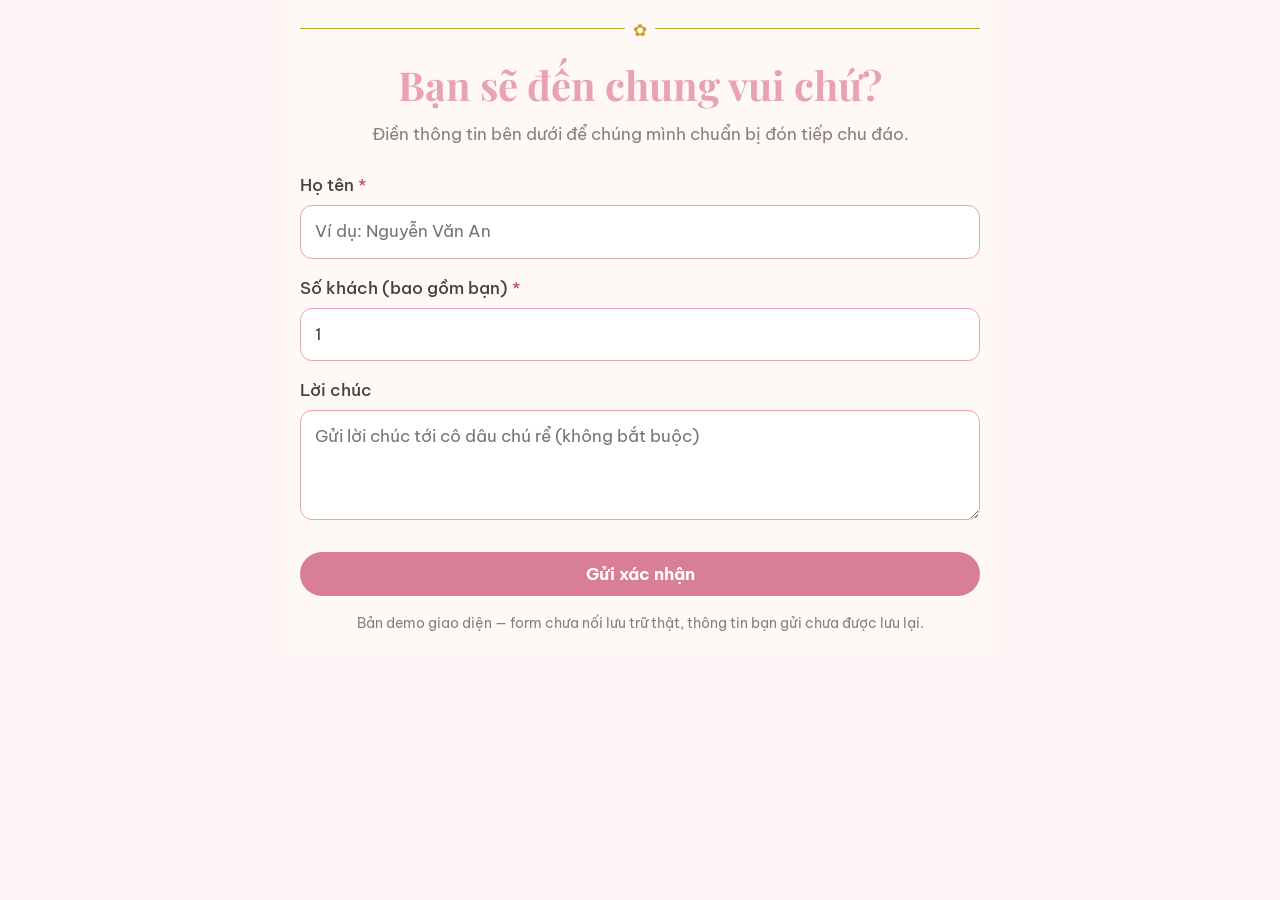
==== rsvp.html @ d6b9e380 "TEC-109: them form RSVP demo (ho ten, so khach >= 1, loi chuc)" ====
<!DOCTYPE html>
<html lang="vi">
<head>
<meta charset="UTF-8">
<meta name="viewport" content="width=device-width, initial-scale=1">
<title>Xác nhận tham dự — Thiệp cưới trực tuyến</title>
<!--
  Mục RSVP của thiệp cưới trực tuyến (task TEC-109, theo DESIGN.md §5.6).
  File tự chứa (HTML + CSS + JS trong một file) để mở trực tiếp và để task
  trang chính (TEC-108) nhúng vào index.html sau mà không xung đột file.
  BẢN DEMO GIAO DIỆN: form chưa nối lưu trữ thật — xem dòng chú thích dưới form.
-->
<link rel="preconnect" href="https://fonts.googleapis.com">
<link href="https://fonts.googleapis.com/css2?family=Be+Vietnam+Pro:wght@400;500;700&family=Playfair+Display:wght@700&display=swap" rel="stylesheet">
<style>
  /* Bảng màu DESIGN.md §2: hồng pastel + vàng gold, nền luôn nhạt. */
  :root{
    --bg:#FDF2F4; --bg-alt:#FFF9F5; --pink:#E8A2B4; --gold:#C9A227;
    --ink:#4A3F42; --muted:#8A7D80; --btn:#D87E96; --ok:#7FB069; --err:#C4576B;
  }
  *{box-sizing:border-box}
  body{
    margin:0; background:var(--bg); color:var(--ink);
    font-family:"Be Vietnam Pro", system-ui, sans-serif; font-size:16px; line-height:1.6;
  }
  .rsvp{max-width:720px; margin:0 auto; padding:20px; background:var(--bg-alt)}
  .rsvp__divider{height:1px; background:var(--gold); position:relative; margin:8px 0 24px}
  .rsvp__divider::after{content:"✿"; position:absolute; left:50%; top:-11px;
    transform:translateX(-50%); background:var(--bg-alt); color:var(--gold); padding:0 8px}
  h2{font-family:"Playfair Display", serif; color:var(--pink); text-align:center;
    font-size:32px; margin:8px 0 4px}
  .rsvp__lead{text-align:center; color:var(--muted); margin:0 0 24px}
  label{display:block; font-weight:500; margin:16px 0 6px}
  label .req{color:var(--err)}
  input, textarea{
    width:100%; padding:12px 14px; font:inherit; color:var(--ink);
    border:1.5px solid var(--pink); border-radius:12px; background:#fff;
  }
  input:focus, textarea:focus{outline:2px solid var(--gold); outline-offset:1px}
  textarea{resize:vertical; min-height:110px}
  .field-error{display:none; color:var(--err); font-size:14px; margin-top:6px}
  .field-error.show{display:block}
  .field-invalid{border-color:var(--err)}
  button[type="submit"]{
    display:block; width:100%; min-height:44px; margin-top:24px; cursor:pointer;
    background:var(--btn); color:#fff; font:inherit; font-weight:700;
    border:none; border-radius:999px;
  }
  button[type="submit"]:hover{filter:brightness(1.05)}
  .rsvp__demo-note{text-align:center; color:var(--muted); font-size:14px; margin:16px 0 0}
  .rsvp__success{display:none; border:1.5px solid var(--ok); border-radius:16px;
    padding:20px; background:#F2F7EE}
  .rsvp__success.show{display:block}
  .rsvp__success h3{color:var(--ok); margin:0 0 8px; font-family:"Playfair Display", serif}
  .rsvp__success dl{margin:0}
  .rsvp__success dt{font-weight:500; color:var(--muted); margin-top:8px}
  .rsvp__success dd{margin:0; white-space:pre-wrap; word-break:break-word}
  .rsvp__again{
    margin-top:20px; min-height:44px; width:100%; cursor:pointer; font:inherit;
    background:#fff; color:var(--ink); border:1.5px solid var(--pink); border-radius:999px;
  }
  @media (min-width:768px){
    h2{font-size:40px}
    body{font-size:17px}
  }
</style>
</head>
<body>
<section class="rsvp" id="rsvp">
  <div class="rsvp__divider" aria-hidden="true"></div>
  <h2>Bạn sẽ đến chung vui chứ?</h2>
  <p class="rsvp__lead">Điền thông tin bên dưới để chúng mình chuẩn bị đón tiếp chu đáo.</p>

  <form id="rsvp-form" novalidate>
    <label for="rsvp-name">Họ tên <span class="req">*</span></label>
    <input id="rsvp-name" name="name" type="text" maxlength="100"
           placeholder="Ví dụ: Nguyễn Văn An" autocomplete="name">
    <p class="field-error" id="err-name">Vui lòng nhập họ tên.</p>

    <label for="rsvp-guests">Số khách (bao gồm bạn) <span class="req">*</span></label>
    <input id="rsvp-guests" name="guests" type="number" min="1" step="1" value="1"
           inputmode="numeric" placeholder="1">
    <p class="field-error" id="err-guests">Số khách phải là số nguyên từ 1 trở lên.</p>

    <label for="rsvp-message">Lời chúc</label>
    <textarea id="rsvp-message" name="message" maxlength="500"
              placeholder="Gửi lời chúc tới cô dâu chú rể (không bắt buộc)"></textarea>
    <p class="field-error" id="err-message">Lời chúc tối đa 500 ký tự.</p>

    <button type="submit">Gửi xác nhận</button>
    <p class="rsvp__demo-note">Bản demo giao diện — form chưa nối lưu trữ thật, thông tin bạn gửi chưa được lưu lại.</p>
  </form>

  <div class="rsvp__success" id="rsvp-success" role="status">
    <h3>Cảm ơn bạn đã xác nhận!</h3>
    <dl>
      <dt>Họ tên</dt><dd id="sum-name"></dd>
      <dt>Số khách</dt><dd id="sum-guests"></dd>
      <dt>Lời chúc</dt><dd id="sum-message"></dd>
    </dl>
    <p class="rsvp__demo-note">Đây là bản demo giao diện — thông tin trên chưa được lưu trữ thật.</p>
    <button type="button" class="rsvp__again" id="rsvp-again">Gửi xác nhận khác</button>
  </div>
</section>

<script>
/* Kiểm tra hợp lệ phía client — hàm thuần, có thể kiểm thử độc lập (xem test kèm PR).
   Quy tắc theo TEC-109: họ tên bắt buộc (tối đa 100 ký tự),
   số khách là số nguyên >= 1, lời chúc tối đa 500 ký tự (không bắt buộc). */
function validateRSVP(data) {
  var errors = {};
  var name = (data.name || "").trim();
  if (!name) errors.name = "Vui lòng nhập họ tên.";
  else if (name.length > 100) errors.name = "Họ tên tối đa 100 ký tự.";
  var guests = Number(data.guests);
  if (data.guests === "" || data.guests === null || data.guests === undefined
      || !Number.isInteger(guests) || guests < 1) {
    errors.guests = "Số khách phải là số nguyên từ 1 trở lên.";
  }
  var message = data.message || "";
  if (message.length > 500) errors.message = "Lời chúc tối đa 500 ký tự.";
  return { ok: Object.keys(errors).length === 0, errors: errors };
}

(function () {
  var form = document.getElementById("rsvp-form");
  var success = document.getElementById("rsvp-success");
  var fields = {
    name:    { input: document.getElementById("rsvp-name"),    err: document.getElementById("err-name") },
    guests:  { input: document.getElementById("rsvp-guests"),  err: document.getElementById("err-guests") },
    message: { input: document.getElementById("rsvp-message"), err: document.getElementById("err-message") }
  };
  function showErrors(errors) {
    Object.keys(fields).forEach(function (key) {
      var f = fields[key];
      if (errors[key]) {
        f.err.textContent = errors[key];
        f.err.classList.add("show");
        f.input.classList.add("field-invalid");
      } else {
        f.err.classList.remove("show");
        f.input.classList.remove("field-invalid");
      }
    });
  }
  form.addEventListener("submit", function (ev) {
    ev.preventDefault();
    var data = {
      name: fields.name.input.value,
      guests: fields.guests.input.value,
      message: fields.message.input.value
    };
    var result = validateRSVP(data);
    showErrors(result.errors);
    if (!result.ok) return; /* giữ nguyên dữ liệu đã nhập */
    document.getElementById("sum-name").textContent = data.name.trim();
    document.getElementById("sum-guests").textContent = String(Number(data.guests));
    document.getElementById("sum-message").textContent = data.message.trim() || "—";
    form.style.display = "none";
    success.classList.add("show");
  });
  document.getElementById("rsvp-again").addEventListener("click", function () {
    form.reset();
    fields.guests.input.value = "1";
    showErrors({});
    success.classList.remove("show");
    form.style.display = "";
    fields.name.input.focus();
  });
})();
</script>
</body>
</html>
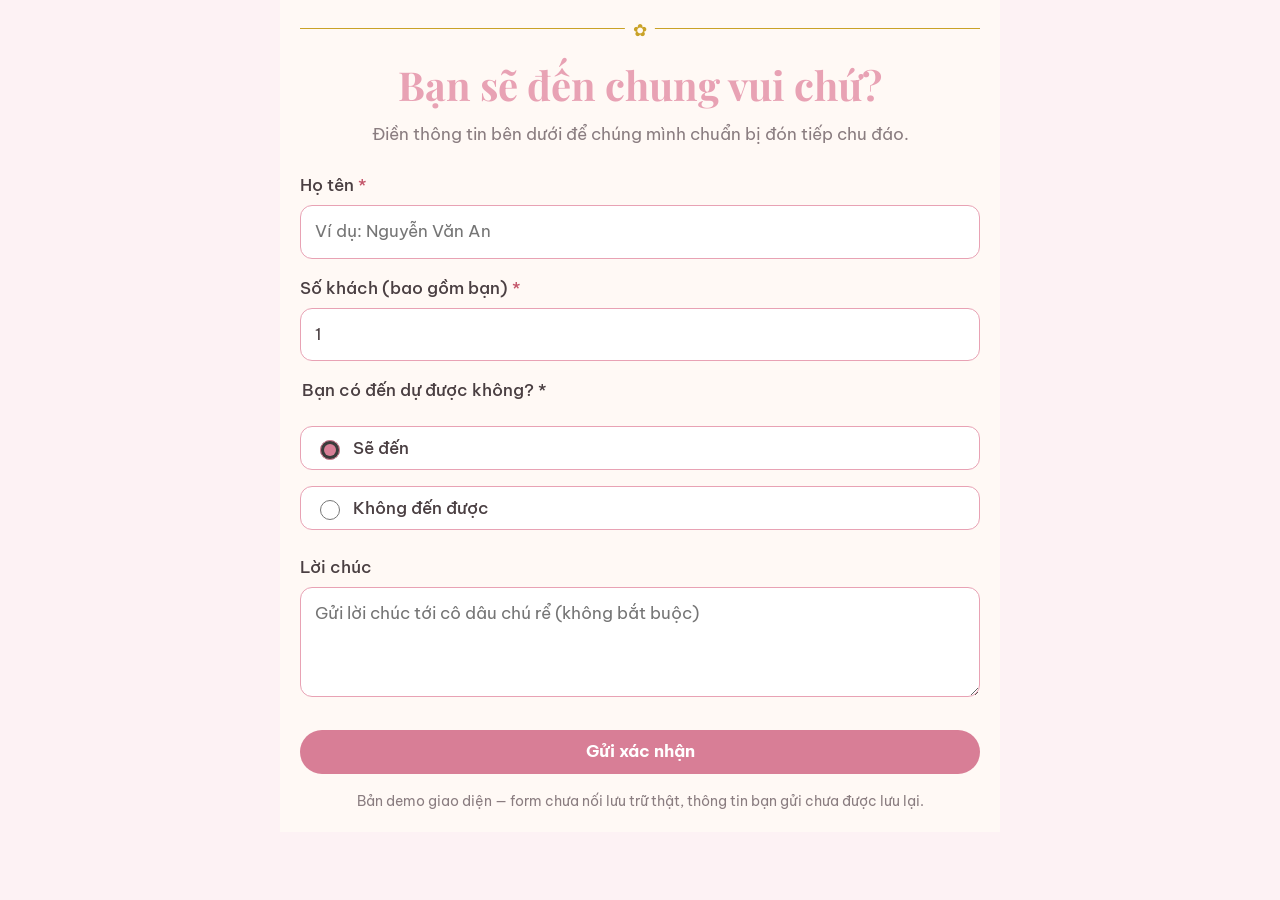
==== commit 34ed0d9b: "TEC-117: them radio Se den / Khong den duoc cho form RSVP" ====
--- a/rsvp.html
+++ b/rsvp.html
@@ -6,6 +6,7 @@
 <title>Xác nhận tham dự — Thiệp cưới trực tuyến</title>
 <!--
   Mục RSVP của thiệp cưới trực tuyến (task TEC-109, theo DESIGN.md §5.6).
+  TEC-117 bổ sung nhóm radio tham dự "Sẽ đến" / "Không đến được" (§5.6, quyết định PO 2026-10-24).
   File tự chứa (HTML + CSS + JS trong một file) để mở trực tiếp và để task
   trang chính (TEC-108) nhúng vào index.html sau mà không xung đột file.
   BẢN DEMO GIAO DIỆN: form chưa nối lưu trữ thật — xem dòng chú thích dưới form.
@@ -41,6 +42,14 @@
   .field-error{display:none; color:var(--err); font-size:14px; margin-top:6px}
   .field-error.show{display:block}
   .field-invalid{border-color:var(--err)}
+  /* Nhóm radio tham dự (TEC-117, DESIGN.md §5.6): luôn có đúng một lựa chọn. */
+  .rsvp__attendance{border:none; padding:0; margin:16px 0 0}
+  .rsvp__attendance legend{font-weight:500; margin-bottom:6px}
+  .rsvp__radio{display:flex; align-items:center; gap:10px; min-height:44px;
+    padding:0 14px; border:1.5px solid var(--pink); border-radius:12px;
+    background:#fff; margin-bottom:8px; cursor:pointer}
+  .rsvp__radio input{width:20px; height:20px; flex:none; accent-color:var(--btn); cursor:pointer}
+  .rsvp__radio input:focus-visible{outline:2px solid var(--gold); outline-offset:2px}
   button[type="submit"]{
     display:block; width:100%; min-height:44px; margin-top:24px; cursor:pointer;
     background:var(--btn); color:#fff; font:inherit; font-weight:700;
@@ -82,6 +91,16 @@
            inputmode="numeric" placeholder="1">
     <p class="field-error" id="err-guests">Số khách phải là số nguyên từ 1 trở lên.</p>
 
+    <fieldset class="rsvp__attendance">
+      <legend>Bạn có đến dự được không? <span class="req">*</span></legend>
+      <label class="rsvp__radio">
+        <input type="radio" name="attendance" value="Sẽ đến" checked> Sẽ đến
+      </label>
+      <label class="rsvp__radio">
+        <input type="radio" name="attendance" value="Không đến được"> Không đến được
+      </label>
+    </fieldset>
+
     <label for="rsvp-message">Lời chúc</label>
     <textarea id="rsvp-message" name="message" maxlength="500"
               placeholder="Gửi lời chúc tới cô dâu chú rể (không bắt buộc)"></textarea>
@@ -96,6 +115,7 @@
     <dl>
       <dt>Họ tên</dt><dd id="sum-name"></dd>
       <dt>Số khách</dt><dd id="sum-guests"></dd>
+      <dt>Tham dự</dt><dd id="sum-attendance"></dd>
       <dt>Lời chúc</dt><dd id="sum-message"></dd>
     </dl>
     <p class="rsvp__demo-note">Đây là bản demo giao diện — thông tin trên chưa được lưu trữ thật.</p>
@@ -148,13 +168,16 @@
     var data = {
       name: fields.name.input.value,
       guests: fields.guests.input.value,
-      message: fields.message.input.value
+      message: fields.message.input.value,
+      /* TEC-117: radio luôn có đúng một lựa chọn (mặc định "Sẽ đến"). */
+      attendance: document.querySelector('input[name="attendance"]:checked').value
     };
     var result = validateRSVP(data);
     showErrors(result.errors);
     if (!result.ok) return; /* giữ nguyên dữ liệu đã nhập */
     document.getElementById("sum-name").textContent = data.name.trim();
     document.getElementById("sum-guests").textContent = String(Number(data.guests));
+    document.getElementById("sum-attendance").textContent = data.attendance;
     document.getElementById("sum-message").textContent = data.message.trim() || "—";
     form.style.display = "none";
     success.classList.add("show");
